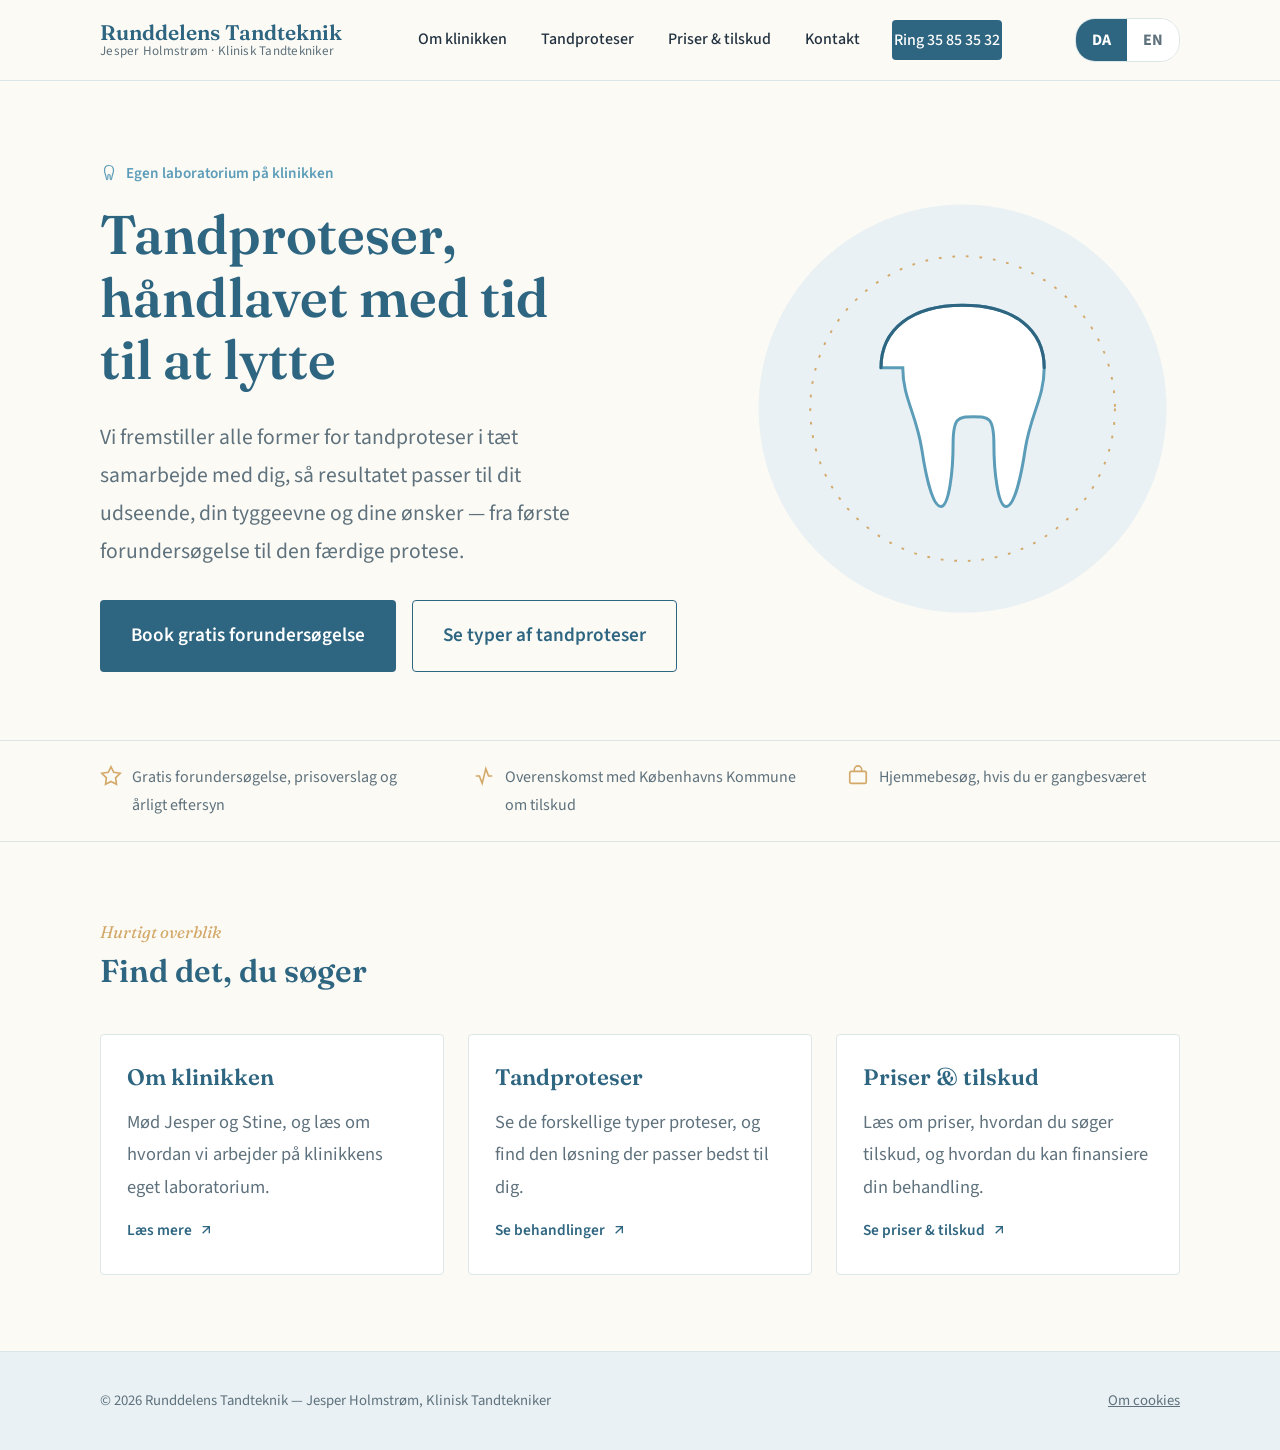
==== index.html @ b62cd8e8 "initial commit" ====
<!DOCTYPE html>
<html lang="da">
<head>
<meta charset="UTF-8">
<meta name="viewport" content="width=device-width, initial-scale=1.0">
<title data-i18n="meta.index.title"></title>
<meta name="description" content="" data-i18n-attr="content:meta.index.desc">
<link rel="preconnect" href="https://fonts.googleapis.com">
<link rel="preconnect" href="https://fonts.gstatic.com" crossorigin>
<link href="https://fonts.googleapis.com/css2?family=Fraunces:opsz,wght@9..144,400;9..144,500;9..144,600;9..144,700&family=Source+Sans+3:wght@400;500;600;700&display=swap" rel="stylesheet">
<link rel="stylesheet" href="styles.css">
</head>
<body>

<a class="skip-link" href="#main" data-i18n="a11y.skip"></a>

<header>
  <div class="nav-row">
    <a class="brand" href="index.html">
      <strong>Runddelens Tandteknik</strong>
      <span data-i18n="brand.tagline"></span>
    </a>
    <nav class="primary" id="primary-nav">
      <a href="om-klinikken.html" data-i18n="nav.om"></a>
      <a href="tandproteser.html" data-i18n="nav.tandproteser"></a>
      <a href="priser-og-tilskud.html" data-i18n="nav.priser"></a>
      <a href="kontakt.html" data-i18n="nav.kontakt"></a>
      <a class="call-btn" href="tel:35853532" data-i18n="nav.ring"></a>
    </nav>
    <div class="lang-switch" role="group" aria-label="Choose language / Vælg sprog">
      <button type="button" data-lang="da" class="lang-btn">DA</button>
      <button type="button" data-lang="en" class="lang-btn">EN</button>
    </div>
    <button class="menu-toggle" id="menu-toggle" aria-expanded="false" aria-controls="primary-nav" aria-label="Åbn menu">
      <span></span><span></span><span></span>
    </button>
  </div>
</header>

<main id="main">

  <div class="hero" id="top">
    <div class="wrap hero-grid">
      <div>
        <span class="eyebrow-tag">
          <svg viewBox="0 0 24 24" fill="none" stroke="currentColor" stroke-width="1.6"><path d="M12 2c-4 0-6 3-6 6.5C6 12 7.5 14 8 17c.3 2 1 4 1.5 4s1-3 1-5 .5-2 1.5-2 1.5 1 1.5 2 .5 5 1 5 1.2-2 1.5-4c.5-3 2-5 2-8.5C18 5 16 2 12 2z"/></svg>
          <span data-i18n="index.eyebrow"></span>
        </span>
        <h1 data-i18n="index.title"></h1>
        <p class="lede" data-i18n="index.lede"></p>
        <div class="hero-ctas">
          <a class="btn btn-primary" href="mailto:kontakt@jesperholmstrom.dk?subject=Gratis%20forunders%C3%B8gelse" data-i18n="index.cta1"></a>
          <a class="btn btn-ghost" href="tandproteser.html" data-i18n="index.cta2"></a>
        </div>
      </div>
      <div class="hero-art" aria-hidden="true">
        <svg viewBox="0 0 320 320" fill="none" xmlns="http://www.w3.org/2000/svg">
          <circle cx="160" cy="160" r="150" fill="var(--paper-deep)"/>
          <circle cx="160" cy="160" r="112" fill="none" stroke="var(--gold)" stroke-width="1.4" stroke-dasharray="2 8"/>
          <path d="M100 130c0-28 22-46 60-46s60 18 60 46c0 22-10 34-14 60-3 20-8 42-14 42s-9-26-9-46-4-20-15-20-15 0-15 20-3 46-9 46-11-22-14-42c-4-26-14-38-14-60z"
                fill="var(--card)" stroke="var(--pine)" stroke-width="2.2"/>
          <path d="M100 130c0-28 22-46 60-46s60 18 60 46" fill="none" stroke="var(--pine-deep)" stroke-width="2.2" stroke-linecap="round"/>
        </svg>
      </div>
    </div>
  </div>

  <div class="trust-strip">
    <div class="wrap">
      <ul>
        <li><svg viewBox="0 0 24 24" fill="none" stroke="currentColor" stroke-width="1.8"><path d="M12 2l3 6 7 1-5 5 1 7-6-3-6 3 1-7-5-5 7-1z"/></svg><span data-i18n="index.trust1"></span></li>
        <li><svg viewBox="0 0 24 24" fill="none" stroke="currentColor" stroke-width="1.8"><path d="M3 12h4l3 8 4-16 3 8h4"/></svg><span data-i18n="index.trust2"></span></li>
        <li><svg viewBox="0 0 24 24" fill="none" stroke="currentColor" stroke-width="1.8"><rect x="3" y="7" width="18" height="13" rx="1.5"/><path d="M8 7V5a4 4 0 0 1 8 0v2"/></svg><span data-i18n="index.trust3"></span></li>
      </ul>
    </div>
  </div>

  <section>
    <div class="wrap">
      <div class="section-head">
        <span class="section-kicker" data-i18n="index.overviewKicker"></span>
        <h2 data-i18n="index.overviewTitle"></h2>
      </div>
      <div class="info-grid">
        <div class="info-card">
          <h3 data-i18n="index.cardOmTitle"></h3>
          <p data-i18n="index.cardOmText"></p>
          <a class="card-link" href="om-klinikken.html">
            <span data-i18n="index.cardOmLink"></span>
            <svg viewBox="0 0 24 24" fill="none" stroke="currentColor" stroke-width="2"><path d="M7 17L17 7M7 7h10v10"/></svg>
          </a>
        </div>
        <div class="info-card">
          <h3 data-i18n="index.cardTandTitle"></h3>
          <p data-i18n="index.cardTandText"></p>
          <a class="card-link" href="tandproteser.html">
            <span data-i18n="index.cardTandLink"></span>
            <svg viewBox="0 0 24 24" fill="none" stroke="currentColor" stroke-width="2"><path d="M7 17L17 7M7 7h10v10"/></svg>
          </a>
        </div>
        <div class="info-card">
          <h3 data-i18n="index.cardPriserTitle"></h3>
          <p data-i18n="index.cardPriserText"></p>
          <a class="card-link" href="priser-og-tilskud.html">
            <span data-i18n="index.cardPriserLink"></span>
            <svg viewBox="0 0 24 24" fill="none" stroke="currentColor" stroke-width="2"><path d="M7 17L17 7M7 7h10v10"/></svg>
          </a>
        </div>
      </div>
    </div>
  </section>
</main>

<footer>
  <div class="wrap footer-row">
    <span data-i18n-html="footer.copyright"></span>
    <span><a href="#" id="cookie-link" data-i18n="footer.cookies"></a></span>
  </div>
</footer>

<script src="i18n.js"></script>
<script src="script.js"></script>

</body>
</html
---- styles.css ----
/* =======================================================
   Runddelens Tandteknik - fælles stylesheet
   ======================================================= */

:root{
  --paper:#FBFAF5;
  --paper-deep:#E9F1F4;
  --card:#FFFFFF;
  --ink:#233240;
  --ink-soft:#5E717C;
  --pine:#5B9CB8;
  --pine-deep:#2E6580;
  --gold:#D3A868;
  --line:#DCE6E9;
  --radius:4px;
}s
*{box-sizing:border-box;}
html{scroll-behavior:smooth;}
body{
  margin:0;
  background:var(--paper);
  color:var(--ink);
  font-family:"Source Sans 3", system-ui, sans-serif;
  font-size:21px;
  line-height:1.75;
  -webkit-font-smoothing:antialiased;
}
h1,h2,h3,h4{
  font-family:"Fraunces", Georgia, serif;
  color:var(--pine-deep);
  line-height:1.15;
  margin:0 0 .5em 0;
  font-weight:600;
}
a{color:var(--pine-deep);}
img{max-width:100%;display:block;}
.wrap{max-width:1080px;margin:0 auto;padding:0 28px;}
.narrow{max-width:640px;}

/* Skip link */
.skip-link{
  position:absolute;left:-999px;top:0;background:var(--pine-deep);color:#fff;
  padding:12px 20px;z-index:200;border-radius:0 0 var(--radius) 0;
}
.skip-link:focus{left:0;}

/* Header */
header{
  position:sticky;top:0;z-index:100;
  background:rgba(251,250,245,.94);
  backdrop-filter:blur(6px);
  border-bottom:1px solid var(--line);
}
.nav-row{
  display:flex;align-items:center;justify-content:space-between;
  padding:18px 28px;max-width:1080px;margin:0 auto;
  gap:20px;
}
.brand{
  display:flex;flex-direction:column;line-height:1.1;text-decoration:none;
}
.brand strong{
  font-family:"Fraunces",serif;font-size:1.32rem;color:var(--pine-deep);font-weight:600;
}
.brand span{font-size:.82rem;color:var(--ink-soft);letter-spacing:.02em;}
nav.primary{display:flex;align-items:center;gap:30px;}
nav.primary a{
  text-decoration:none;color:var(--ink);font-size:1rem;font-weight:500;
  padding:6px 2px;border-bottom:2px solid transparent;
}
nav.primary a:hover, nav.primary a:focus-visible{border-bottom-color:var(--gold);}
nav.primary a.active{border-bottom-color:var(--pine-deep);color:var(--pine-deep);}
.call-btn{
  background:var(--pine-deep);color:#fff 
  !important;padding:12px 22px;border-radius:var(--radius);font-weight:600;border-bottom:none !important;
  white-space:nowrap;
}
.call-btn:hover{background:var(--pine);}
.menu-toggle{display:none;background:none;border:1px solid var(--line);border-radius:var(--radius);
  width:44px;height:44px;cursor:pointer;}
.menu-toggle span{display:block;width:20px;height:2px;background:var(--ink);margin:4px auto;}

/* Hero (forsiden) */
.hero{padding:76px 0 68px;}
.hero-grid{display:grid;grid-template-columns:1.15fr .85fr;gap:56px;align-items:center;}
.eyebrow-tag{
  display:inline-flex;align-items:center;gap:8px;
  font-size:.95rem;color:var(--pine);margin-bottom:18px;font-weight:600;
}
.eyebrow-tag svg{width:18px;height:18px;flex:none;}
.hero h1{font-size:clamp(2.3rem,4.8vw,3.4rem);max-width:14ch;}
.hero p.lede{font-size:1.35rem;color:var(--ink-soft);max-width:46ch;margin-bottom:30px;}
.hero-ctas{display:flex;gap:16px;flex-wrap:wrap;}
  .btn{
  display:inline-block;padding:18px 30px;border-radius:var(--radius);
  text-decoration:none;font-weight:600;font-size:1.2rem;border:1px solid transparent;
}
.btn-primary{background:var(--pine-deep);color:#fff;}
.btn-primary:hover{background:var(--pine);}
.btn-ghost{border-color:var(--pine-deep);color:var(--pine-deep);}
.btn-ghost:hover{background:var(--paper-deep);}
.hero-art{position:relative;}
.hero-art svg{width:100%;height:auto;}

.trust-strip{
  border-top:1px solid var(--line);border-bottom:1px solid var(--line);
  padding:22px 0;
}
.trust-strip ul{
  list-style:none;margin:0;padding:0;display:flex;flex-wrap:wrap;gap:14px 40px;
  justify-content:space-between;
}
.trust-strip li{
  font-size:1rem;color:var(--ink-soft);display:flex;gap:10px;align-items:flex-start;flex:1 1 200px;
}
.trust-strip svg{width:22px;height:22px;flex:none;color:var(--gold);margin-top:2px;}

/* Section shell (bruges på alle sider) */
section{padding:76px 0;}
section.alt{background:var(--paper-deep);}
section.page-header{padding-bottom:0;}
.section-head{max-width:640px;margin-bottom:44px;}
.section-head p{color:var(--ink-soft);font-size:1.25rem;}
.section-kicker{
  font-family:"Fraunces",serif;font-style:italic;color:var(--gold);font-size:1.05rem;margin-bottom:6px;display:block;
}

/* Om klinikken */
.about-grid{display:grid;grid-template-columns:1fr 1fr;gap:56px;align-items:start;}
.about-grid p{margin:0 0 18px;color:var(--ink-soft);}
.about-grid p:last-child{margin-bottom:0;}
.team{display:flex;flex-direction:column;gap:22px;}
.team-card{
  background:var(--card);border:1px solid var(--line);border-radius:var(--radius);
  padding:20px 24px;display:flex;gap:18px;align-items:center;
}
.team-photo{
  width:88px;height:88px;border-radius:8px;flex:none;
  border:2px dashed var(--pine);background:var(--paper-deep);
  display:flex;flex-direction:column;align-items:center;justify-content:center;
  color:var(--pine-deep);gap:4px;overflow:hidden;
}
.team-photo img{width:100%;height:100%;object-fit:cover;display:block;}
.team-photo svg{width:26px;height:26px;}
.team-photo .photo-label{font-size:.66rem;font-weight:700;text-align:center;line-height:1.2;padding:0 4px;}
.team-card strong{display:block;font-size:1.06rem;color:var(--ink);}
.team-card span{color:var(--ink-soft);font-size:.94rem;}
.lkt-note{
  margin-top:22px;font-size:.95rem;color:var(--ink-soft);
  border-left:3px solid var(--gold);padding-left:16px;
}

/* Tandproteser (services) */
.service-grid{display:grid;grid-template-columns:repeat(3,1fr);gap:20px;}
.service-card{
  background:var(--card);border:2px solid var(--line);border-radius:10px;
  padding:0;overflow:hidden;box-shadow:0 2px 6px rgba(46,101,128,.06);
  transition:box-shadow .15s ease, border-color .15s ease, transform .15s ease;
}
.service-card:hover, .service-card:focus-within{
  border-color:var(--pine);box-shadow:0 6px 18px rgba(46,101,128,.14);transform:translateY(-2px);
}
.service-card summary{
  list-style:none;cursor:pointer;padding:24px;display:flex;gap:16px;align-items:center;
  -webkit-tap-highlight-color:transparent;
}
.service-card summary::-webkit-details-marker{display:none;}
.service-icon{
  width:40px;height:40px;flex:none;color:var(--pine-deep);
}
.service-title{font-family:"Fraunces",serif;font-weight:600;font-size:1.3rem;color:var(--ink);margin-bottom:5px;}
.service-sub{font-size:1.05rem;color:var(--ink-soft);display:block;margin-bottom:10px;}
.tap-hint{
  display:inline-flex;align-items:center;gap:6px;font-size:1rem;font-weight:700;
  color:var(--pine-deep);background:var(--paper-deep);border-radius:20px;padding:6px 14px 6px 12px;
}
.service-body{padding:0 24px 26px 84px;color:var(--ink-soft);font-size:1.15rem;}
.tap-hint svg{width:14px;height:14px;}
details[open] .tap-hint .hint-closed{display:none;}
details:not([open]) .tap-hint .hint-open{display:none;}
.service-plus{
  margin-left:auto;flex:none;width:44px;height:44px;border-radius:50%;
  background:var(--pine-deep);color:#fff;display:flex;align-items:center;justify-content:center;
  transition:transform .2s ease, background .2s ease;
}
.service-plus svg{width:22px;height:22px;}
.service-card:hover .service-plus, .service-card:focus-within .service-plus{background:var(--pine);}
details[open] .service-plus{transform:rotate(45deg);}
.service-body{padding:0 24px 26px 84px;color:var(--ink-soft);font-size:.98rem;}
.service-body p{margin:0 0 12px;}
.service-body p:last-child{margin-bottom:0;}
@media (max-width: 720px){
  .service-body{padding-left:24px;}
}

/* Priser og tilskud */
.info-grid{display:grid;grid-template-columns:repeat(3,1fr);gap:24px;}
.info-card{
  background:var(--card);border:1px solid var(--line);border-radius:var(--radius);padding:30px 26px;
  display:flex;flex-direction:column;
}
.info-card h3{font-size:1.4rem;margin-bottom:16px;}
.info-card p{color:var(--ink-soft);font-size:1.15rem;margin:0 0 14px;flex-grow:0;}
.info-card ul{margin:0 0 16px;padding-left:22px;color:var(--ink-soft);font-size:1.13rem;}
.info-card li{margin-bottom:6px;}
.info-card .card-link{margin-top:auto;font-weight:600;font-size:.96rem;text-decoration:none;
  display:inline-flex;align-items:center;gap:6px;}
.info-card .card-link svg{width:16px;height:16px;}

/* Kontakt */
.contact-grid{display:grid;grid-template-columns:.95fr 1.05fr;gap:56px;align-items:start;}
.contact-block{margin-bottom:30px;}
.contact-block h3{font-size:1.2rem;color:var(--ink);font-family:"Source Sans 3",sans-serif;font-weight:700;margin-bottom:10px;}
.contact-block a{font-size:1.4rem;text-decoration:none;font-weight:600;}
.contact-block a:hover{text-decoration:underline;}
.contact-block p{color:var(--ink-soft);margin:4px 0 0;}
.map-frame{
  border:1px solid var(--line);border-radius:var(--radius);overflow:hidden;
  height:360px;background:var(--paper-deep);
}
.map-frame iframe{width:100%;height:100%;border:0;}

/* Footer (alle sider) */
footer{
  border-top:1px solid var(--line);padding:36px 0;background:var(--paper-deep);
}
.footer-row{
  display:flex;justify-content:space-between;align-items:center;flex-wrap:wrap;gap:14px;
  font-size:.92rem;color:var(--ink-soft);
}
.footer-row a{color:var(--ink-soft);}

@media (max-width: 880px){
  .hero-grid, .about-grid, .contact-grid{grid-template-columns:1fr;}
  .hero-art{order:-1;max-width:280px;margin:0 auto;}
  .service-grid{grid-template-columns:repeat(2,1fr);}
  .info-grid{grid-template-columns:1fr;}
  .trust-strip ul{flex-direction:column;}
}
@media (max-width: 720px){
  nav.primary{
    position:fixed;inset:64px 0 0 0;background:var(--paper);
    flex-direction:column;align-items:flex-start;padding:24px 28px;gap:6px;
    transform:translateX(100%);transition:transform .25s ease;border-top:1px solid var(--line);
  }
  nav.primary.open{transform:translateX(0);}
nav.primary a{
  text-decoration:none;color:var(--ink);font-size:1.15rem;font-weight:500;
  padding:10px 4px;border-bottom:2px solid transparent;
}
.call-btn{
  background:var(--pine-deep);color:#fff !important;padding:15px 26px;
  border-radius:var(--radius);font-weight:600;border-bottom:none !important;
  white-space:nowrap;font-size:1.1rem;
}
  .menu-toggle{display:block;}
  .service-grid{grid-template-columns:1fr;}
  .service-body{padding-left:24px;}
  body{font-size:20px;}
}
@media (prefers-reduced-motion: reduce){
  html{scroll-behavior:auto;}
  *{transition:none !important;}
}
:focus-visible{outline:3px solid var(--gold);outline-offset:2px;}

/* Sprogskift DA / EN */
.lang-switch{
  display:flex;border:1px solid var(--line);border-radius:20px;overflow:hidden;flex:none;
}
.lang-btn{
  border:none;background:var(--card);color:var(--ink-soft);font-weight:700;font-size:1rem;
  padding:10px 16px;cursor:pointer;font-family:"Source Sans 3",sans-serif;
}
.lang-btn.active{background:var(--pine-deep);color:#fff;}
.lang-btn:not(.active):hover{background:var(--paper-deep);color:var(--ink);}
.lang-btn:focus-visible{outline:3px solid var(--gold);outline-offset:-3px;}

.map-frame #map{width:100%;height:100%;}
.map-frame .leaflet-control-attribution{font-size:.7rem;}
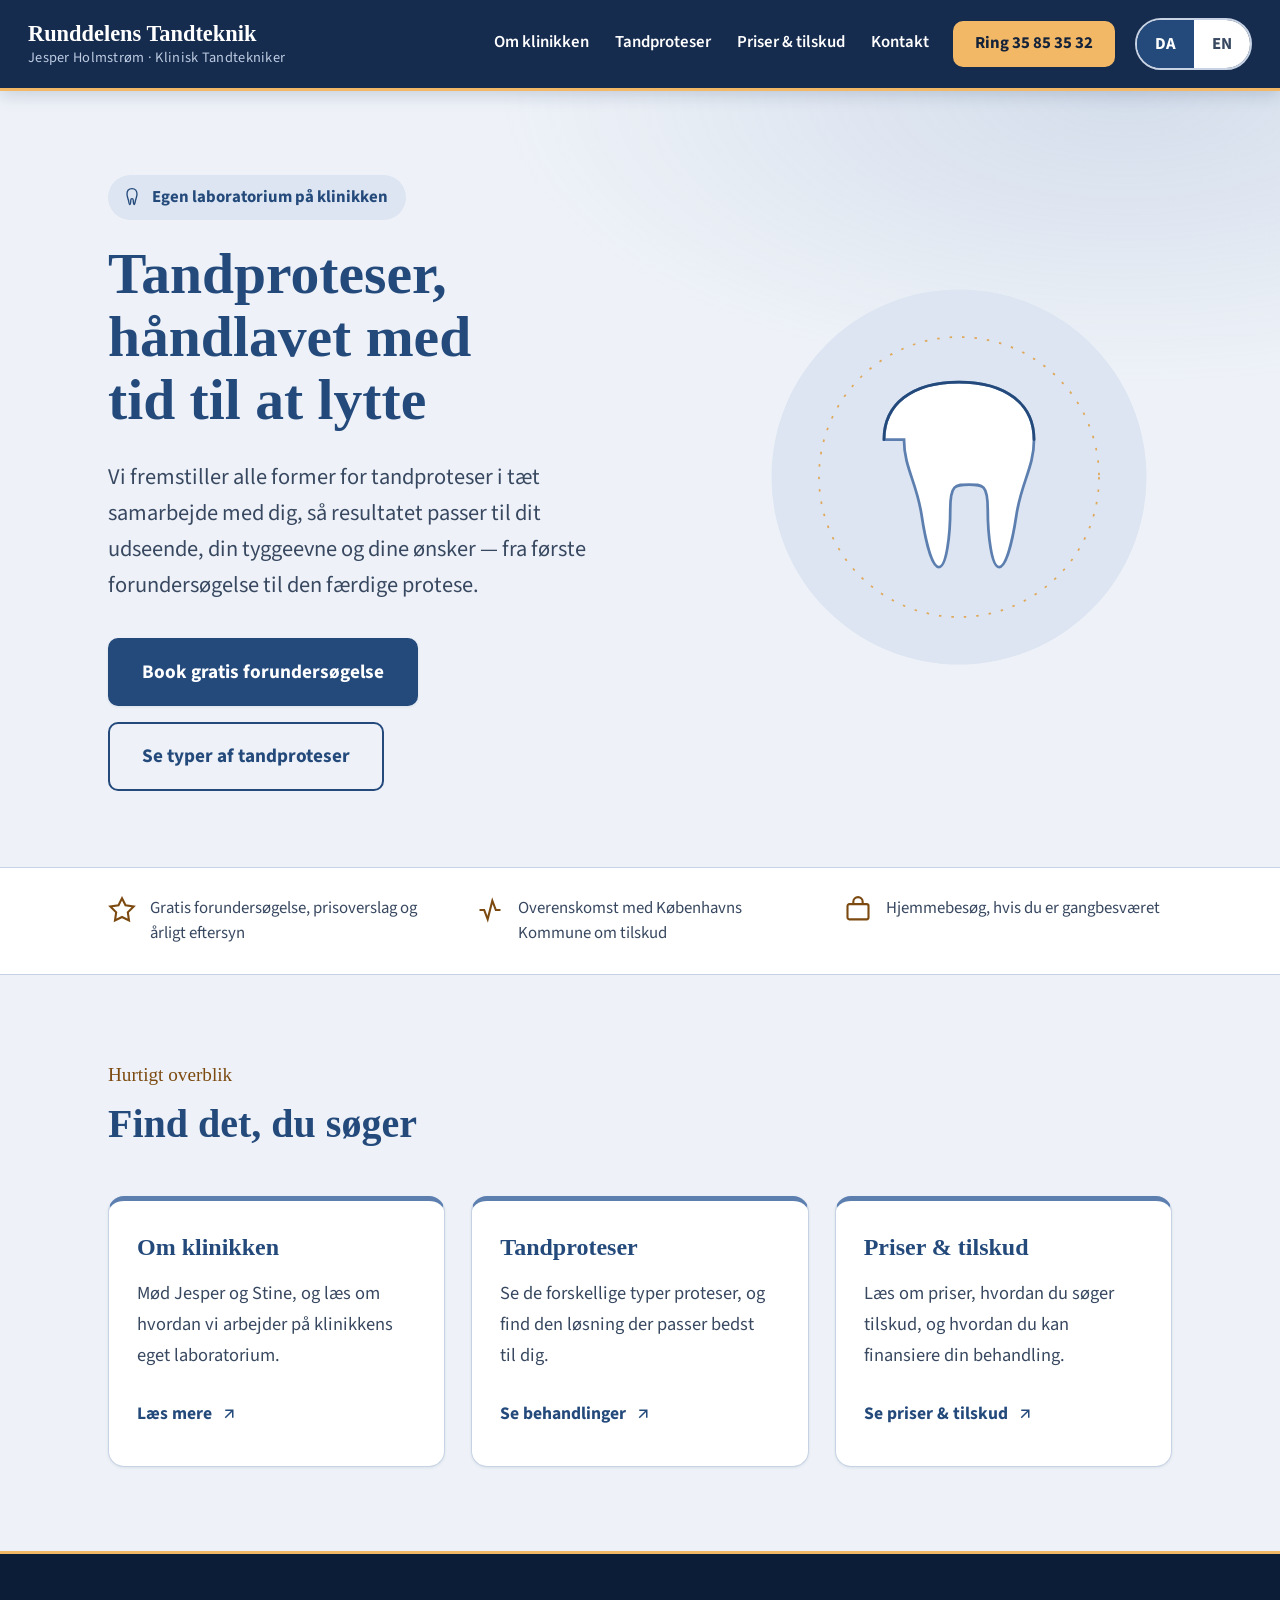
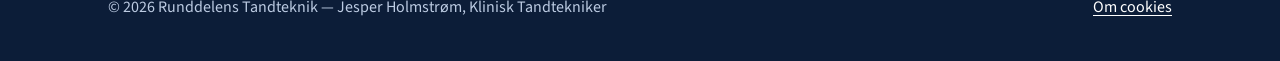
==== commit cc817b1b: "Styles changes" ====
--- a/index.html
+++ b/index.html
@@ -122,4 +122,4 @@
 <script src="script.js"></script>
 
 </body>
-</html
+</html>
--- a/styles.css
+++ b/styles.css
@@ -1,281 +1,400 @@
 /* =======================================================
    Runddelens Tandteknik - fælles stylesheet
+   Fokus: letlæselig tekst for ældre, høj kontrast,
+   store trykflader, ensartet linjeføring.
    ======================================================= */
 
+/* ---- SKRIFTTYPER: ret her (1 af 2) - hent skrifttyperne ---- */
+@import url("https://fonts.googleapis.com/css2?family=Fraunces:opsz,wght@9..144,400;9..144,500;9..144,600;9..144,700&family=Source+Sans+3:wght@400;500;600;700&display=swap");
+
 :root{
-  --paper:#FBFAF5;
-  --paper-deep:#E9F1F4;
-  --card:#FFFFFF;
-  --ink:#233240;
-  --ink-soft:#5E717C;
-  --pine:#5B9CB8;
-  --pine-deep:#2E6580;
-  --gold:#D3A868;
-  --line:#DCE6E9;
-  --radius:4px;
-}s
+  --font-body: "Atkinson Hyperlegible", "Source Sans 3", system-ui, sans-serif; /* brødtekst, menu, knapper */
+  --font-head: "Lora", Georgia, serif;    /* overskrifter, logo, kortenes titler */
+  --head-weight: 600;       /* Lora ser skarpest ud på 600 (SemiBold) */
+  --kicker-style: normal;   
+
+  /* ---- Farver ---- */
+  --paper:#EEF2F8; --paper-deep:#DCE5F1; --card:#FFFFFF;
+  --ink:#16202E; --ink-soft:#384860;
+  --pine:#5C7FB0; --pine-deep:#244A7C; --pine-darker:#183559;
+  --gold:#E0A85A; --gold-text:#7C4A10; --line:#C7D3E4;
+  --glow:rgba(92,127,176,.18); --shadow-rgb:24,53,89;
+
+  /* ---- Header ---- */
+  --header-bg:#162C4E;
+  --header-ink:#FFFFFF;
+  --header-sub:#BCCBE2;
+  --header-accent:#F2B866;
+  --header-btn-bg:#F2B866;
+  --header-btn-ink:#14223A;
+  --header-btn-hover:#F8CB88;
+
+  /* ---- Footer ---- */
+  --footer-bg:#0C1D38;
+  --footer-ink:#BCCBE2;
+  --footer-link:#FFFFFF;
+
+  /* ---- Form ---- */
+  --radius:10px;
+  --radius-lg:16px;
+  --shadow-sm:0 1px 3px rgba(var(--shadow-rgb),.09);
+  --shadow-md:0 10px 26px rgba(var(--shadow-rgb),.14);
+
+  /* ---- Layout ---- */
+  --header-h:88px;
+  --gutter:28px;
+  --section-y:84px;
+}
+
 *{box-sizing:border-box;}
-html{scroll-behavior:smooth;}
+html{scroll-behavior:smooth;scroll-padding-top:calc(var(--header-h) + 12px);}
 body{
   margin:0;
+  min-height:100vh;
+  display:flex;flex-direction:column;
   background:var(--paper);
   color:var(--ink);
-  font-family:"Source Sans 3", system-ui, sans-serif;
+  font-family:var(--font-body);
   font-size:21px;
-  line-height:1.75;
+  line-height:1.7;
   -webkit-font-smoothing:antialiased;
-}
+  text-rendering:optimizeLegibility;
+}
+body.menu-open{overflow:hidden;}
+main{flex:1 0 auto;}
+button{font-family:inherit;}
 h1,h2,h3,h4{
-  font-family:"Fraunces", Georgia, serif;
+  font-family:var(--font-head);
   color:var(--pine-deep);
-  line-height:1.15;
+  line-height:1.2;
   margin:0 0 .5em 0;
-  font-weight:600;
-}
-a{color:var(--pine-deep);}
+  font-weight:var(--head-weight);
+  text-wrap:balance;
+}
+h2{font-size:clamp(1.9rem,3.4vw,2.5rem);}
+p{text-wrap:pretty;margin-top:0;}
+a{color:var(--pine-deep);text-underline-offset:3px;}
+a:hover{color:var(--pine-darker);}
 img{max-width:100%;display:block;}
-.wrap{max-width:1080px;margin:0 auto;padding:0 28px;}
-.narrow{max-width:640px;}
+.wrap{max-width:1120px;margin:0 auto;padding:0 var(--gutter);}
+.narrow{max-width:680px;}
 
 /* Skip link */
 .skip-link{
   position:absolute;left:-999px;top:0;background:var(--pine-deep);color:#fff;
-  padding:12px 20px;z-index:200;border-radius:0 0 var(--radius) 0;
-}
-.skip-link:focus{left:0;}
-
-/* Header */
+  padding:14px 22px;z-index:200;border-radius:0 0 var(--radius) 0;
+}
+.skip-link:focus{left:0;color:#fff;}
+
+/* ---------- Header ---------- */
 header{
   position:sticky;top:0;z-index:100;
-  background:rgba(251,250,245,.94);
-  backdrop-filter:blur(6px);
-  border-bottom:1px solid var(--line);
+  background:var(--header-bg);
+  border-bottom:3px solid var(--header-accent);
+  box-shadow:0 4px 16px rgba(var(--shadow-rgb),.18);
 }
 .nav-row{
-  display:flex;align-items:center;justify-content:space-between;
-  padding:18px 28px;max-width:1080px;margin:0 auto;
+  display:flex;align-items:center;
+  min-height:var(--header-h);
+  padding:10px var(--gutter);max-width:1280px;margin:0 auto;
   gap:20px;
 }
 .brand{
   display:flex;flex-direction:column;line-height:1.1;text-decoration:none;
+  margin-right:auto;flex:none;
 }
 .brand strong{
-  font-family:"Fraunces",serif;font-size:1.32rem;color:var(--pine-deep);font-weight:600;
-}
-.brand span{font-size:.82rem;color:var(--ink-soft);letter-spacing:.02em;}
-nav.primary{display:flex;align-items:center;gap:30px;}
+  font-family:var(--font-head);font-size:1.4rem;color:var(--header-ink);font-weight:var(--head-weight);
+  white-space:nowrap;
+}
+.brand span{
+  font-size:.9rem;color:var(--header-sub);letter-spacing:.02em;margin-top:4px;
+  white-space:nowrap;
+}
+nav.primary{display:flex;align-items:center;gap:22px;flex:none;}
 nav.primary a{
-  text-decoration:none;color:var(--ink);font-size:1rem;font-weight:500;
-  padding:6px 2px;border-bottom:2px solid transparent;
-}
-nav.primary a:hover, nav.primary a:focus-visible{border-bottom-color:var(--gold);}
-nav.primary a.active{border-bottom-color:var(--pine-deep);color:var(--pine-deep);}
-.call-btn{
-  background:var(--pine-deep);color:#fff 
-  !important;padding:12px 22px;border-radius:var(--radius);font-weight:600;border-bottom:none !important;
-  white-space:nowrap;
-}
-.call-btn:hover{background:var(--pine);}
-.menu-toggle{display:none;background:none;border:1px solid var(--line);border-radius:var(--radius);
-  width:44px;height:44px;cursor:pointer;}
-.menu-toggle span{display:block;width:20px;height:2px;background:var(--ink);margin:4px auto;}
-
-/* Hero (forsiden) */
-.hero{padding:76px 0 68px;}
-.hero-grid{display:grid;grid-template-columns:1.15fr .85fr;gap:56px;align-items:center;}
+  text-decoration:none;color:var(--header-ink);font-size:1.05rem;font-weight:600;
+  padding:10px 2px;border-bottom:3px solid transparent;
+  white-space:nowrap;line-height:1.3;
+}
+nav.primary a:hover, nav.primary a:focus-visible{border-bottom-color:var(--header-accent);}
+nav.primary a.active{color:var(--header-ink);border-bottom-color:var(--header-accent);}
+nav.primary a.call-btn{
+  background:var(--header-btn-bg);color:var(--header-btn-ink);
+  padding:12px 22px;border-radius:var(--radius);font-weight:700;
+  border-bottom:none;box-shadow:var(--shadow-sm);
+}
+nav.primary a.call-btn:hover,
+nav.primary a.call-btn:focus-visible{background:var(--header-btn-hover);color:var(--header-btn-ink);border-bottom:none;}
+header a:focus-visible, header button:focus-visible{outline-color:var(--header-accent);}
+.menu-toggle{
+  display:none;background:var(--card);border:2px solid var(--line);border-radius:var(--radius);
+  width:52px;height:52px;cursor:pointer;flex:none;
+}
+.menu-toggle span{display:block;width:24px;height:3px;border-radius:2px;background:var(--ink);margin:5px auto;}
+
+/* ---------- Hero (forsiden) ---------- */
+.hero{
+  padding:84px 0 76px;
+  background:
+    radial-gradient(900px 420px at 88% 0%, var(--glow), transparent 70%),
+    var(--paper);
+}
+.hero-grid{display:grid;grid-template-columns:1.15fr .85fr;gap:60px;align-items:center;}
 .eyebrow-tag{
-  display:inline-flex;align-items:center;gap:8px;
-  font-size:.95rem;color:var(--pine);margin-bottom:18px;font-weight:600;
-}
-.eyebrow-tag svg{width:18px;height:18px;flex:none;}
-.hero h1{font-size:clamp(2.3rem,4.8vw,3.4rem);max-width:14ch;}
-.hero p.lede{font-size:1.35rem;color:var(--ink-soft);max-width:46ch;margin-bottom:30px;}
+  display:inline-flex;align-items:center;gap:10px;
+  font-size:1.05rem;color:var(--pine-deep);margin-bottom:22px;font-weight:700;
+  background:var(--paper-deep);padding:8px 18px 8px 14px;border-radius:999px;
+}
+.eyebrow-tag svg{width:20px;height:20px;flex:none;}
+.hero h1{font-size:clamp(2.4rem,5vw,3.6rem);max-width:15ch;line-height:1.1;}
+.hero p.lede{font-size:1.4rem;color:var(--ink-soft);max-width:44ch;margin-bottom:34px;line-height:1.6;}
 .hero-ctas{display:flex;gap:16px;flex-wrap:wrap;}
-  .btn{
-  display:inline-block;padding:18px 30px;border-radius:var(--radius);
-  text-decoration:none;font-weight:600;font-size:1.2rem;border:1px solid transparent;
-}
-.btn-primary{background:var(--pine-deep);color:#fff;}
-.btn-primary:hover{background:var(--pine);}
-.btn-ghost{border-color:var(--pine-deep);color:var(--pine-deep);}
+.btn{
+  display:inline-flex;align-items:center;justify-content:center;text-align:center;
+  min-height:60px;padding:16px 32px;border-radius:var(--radius);
+  text-decoration:none;font-weight:700;font-size:1.2rem;border:2px solid transparent;
+  transition:background .15s ease, border-color .15s ease, box-shadow .15s ease;
+}
+.btn-primary{background:var(--pine-deep);color:#fff;box-shadow:var(--shadow-sm);}
+.btn-primary:hover{background:var(--pine-darker);color:#fff;box-shadow:var(--shadow-md);}
+.btn-ghost{border-color:var(--pine-deep);color:var(--pine-deep);background:transparent;}
 .btn-ghost:hover{background:var(--paper-deep);}
-.hero-art{position:relative;}
+.hero-art{position:relative;max-width:400px;justify-self:center;width:100%;}
 .hero-art svg{width:100%;height:auto;}
 
 .trust-strip{
+  background:var(--card);
   border-top:1px solid var(--line);border-bottom:1px solid var(--line);
-  padding:22px 0;
+  padding:28px 0;
 }
 .trust-strip ul{
-  list-style:none;margin:0;padding:0;display:flex;flex-wrap:wrap;gap:14px 40px;
-  justify-content:space-between;
+  list-style:none;margin:0;padding:0;
+  display:grid;grid-template-columns:repeat(3,1fr);gap:20px 40px;
 }
 .trust-strip li{
-  font-size:1rem;color:var(--ink-soft);display:flex;gap:10px;align-items:flex-start;flex:1 1 200px;
-}
-.trust-strip svg{width:22px;height:22px;flex:none;color:var(--gold);margin-top:2px;}
-
-/* Section shell (bruges på alle sider) */
-section{padding:76px 0;}
+  font-size:1.05rem;color:var(--ink-soft);display:flex;gap:14px;align-items:flex-start;
+  line-height:1.5;
+}
+.trust-strip svg{width:28px;height:28px;flex:none;color:var(--gold-text);}
+
+/* ---------- Sektioner (alle sider) ---------- */
+section{padding:var(--section-y) 0;}
 section.alt{background:var(--paper-deep);}
 section.page-header{padding-bottom:0;}
-.section-head{max-width:640px;margin-bottom:44px;}
-.section-head p{color:var(--ink-soft);font-size:1.25rem;}
+.page-header + section{padding-top:0;}
+.section-head{max-width:680px;margin-bottom:48px;}
+.section-head > :last-child{margin-bottom:0;}
+.section-head p{color:var(--ink-soft);font-size:1.3rem;line-height:1.6;}
 .section-kicker{
-  font-family:"Fraunces",serif;font-style:italic;color:var(--gold);font-size:1.05rem;margin-bottom:6px;display:block;
-}
-
-/* Om klinikken */
-.about-grid{display:grid;grid-template-columns:1fr 1fr;gap:56px;align-items:start;}
-.about-grid p{margin:0 0 18px;color:var(--ink-soft);}
+  font-family:var(--font-head);font-style:var(--kicker-style);color:var(--gold-text);
+  font-size:1.2rem;margin-bottom:8px;display:block;
+}
+
+/* ---------- Om klinikken ---------- */
+.about-grid{display:grid;grid-template-columns:1fr 1fr;gap:60px;align-items:start;}
+.about-grid p{margin:0 0 20px;color:var(--ink-soft);max-width:60ch;}
 .about-grid p:last-child{margin-bottom:0;}
-.team{display:flex;flex-direction:column;gap:22px;}
+.team{display:flex;flex-direction:column;gap:20px;}
 .team-card{
-  background:var(--card);border:1px solid var(--line);border-radius:var(--radius);
-  padding:20px 24px;display:flex;gap:18px;align-items:center;
+  background:var(--card);border:1px solid var(--line);border-radius:var(--radius-lg);
+  padding:22px 26px;display:flex;gap:22px;align-items:center;
+  box-shadow:var(--shadow-sm);
 }
 .team-photo{
-  width:88px;height:88px;border-radius:8px;flex:none;
+  width:96px;height:96px;border-radius:14px;flex:none;
   border:2px dashed var(--pine);background:var(--paper-deep);
   display:flex;flex-direction:column;align-items:center;justify-content:center;
   color:var(--pine-deep);gap:4px;overflow:hidden;
 }
+.team-photo:has(img){border:none;}
 .team-photo img{width:100%;height:100%;object-fit:cover;display:block;}
-.team-photo svg{width:26px;height:26px;}
-.team-photo .photo-label{font-size:.66rem;font-weight:700;text-align:center;line-height:1.2;padding:0 4px;}
-.team-card strong{display:block;font-size:1.06rem;color:var(--ink);}
-.team-card span{color:var(--ink-soft);font-size:.94rem;}
+.team-photo svg{width:28px;height:28px;}
+.team-photo .photo-label{font-size:.75rem;font-weight:700;text-align:center;line-height:1.2;padding:0 4px;}
+.team-card strong{display:block;font-size:1.2rem;color:var(--ink);line-height:1.3;}
+.team-card span{color:var(--ink-soft);font-size:1.05rem;}
 .lkt-note{
-  margin-top:22px;font-size:.95rem;color:var(--ink-soft);
-  border-left:3px solid var(--gold);padding-left:16px;
-}
-
-/* Tandproteser (services) */
-.service-grid{display:grid;grid-template-columns:repeat(3,1fr);gap:20px;}
+  margin:24px 0 0;font-size:1.05rem;color:var(--ink-soft);
+  border-left:4px solid var(--gold);padding:4px 0 4px 18px;
+}
+
+/* ---------- Tandproteser ---------- */
+.service-grid{display:grid;grid-template-columns:repeat(3,1fr);gap:24px;align-items:stretch;}
 .service-card{
-  background:var(--card);border:2px solid var(--line);border-radius:10px;
-  padding:0;overflow:hidden;box-shadow:0 2px 6px rgba(46,101,128,.06);
-  transition:box-shadow .15s ease, border-color .15s ease, transform .15s ease;
+  background:var(--card);border:2px solid var(--line);border-radius:var(--radius-lg);
+  padding:0;overflow:hidden;box-shadow:var(--shadow-sm);
+  transition:box-shadow .15s ease, border-color .15s ease;
 }
 .service-card:hover, .service-card:focus-within{
-  border-color:var(--pine);box-shadow:0 6px 18px rgba(46,101,128,.14);transform:translateY(-2px);
-}
+  border-color:var(--pine);box-shadow:var(--shadow-md);
+}
+.service-card[open]{border-color:var(--pine-deep);}
 .service-card summary{
-  list-style:none;cursor:pointer;padding:24px;display:flex;gap:16px;align-items:center;
+  list-style:none;cursor:pointer;padding:24px 26px 26px;
+  display:grid;grid-template-columns:1fr auto;grid-template-areas:"icon plus" "text text";
+  gap:16px 12px;align-items:center;
   -webkit-tap-highlight-color:transparent;
 }
 .service-card summary::-webkit-details-marker{display:none;}
-.service-icon{
-  width:40px;height:40px;flex:none;color:var(--pine-deep);
-}
-.service-title{font-family:"Fraunces",serif;font-weight:600;font-size:1.3rem;color:var(--ink);margin-bottom:5px;}
-.service-sub{font-size:1.05rem;color:var(--ink-soft);display:block;margin-bottom:10px;}
+.service-icon{grid-area:icon;width:48px;height:48px;color:var(--pine-deep);}
+.service-plus{
+  grid-area:plus;width:48px;height:48px;border-radius:50%;
+  background:var(--pine-deep);color:#fff;display:flex;align-items:center;justify-content:center;
+  transition:transform .2s ease, background .2s ease;
+}
+.service-plus svg{width:24px;height:24px;}
+.service-card:hover .service-plus, .service-card:focus-within .service-plus{background:var(--pine-darker);}
+details[open] .service-plus{transform:rotate(45deg);}
+.service-text{grid-area:text;display:block;}
+.service-title{
+  display:block;font-family:var(--font-head);font-weight:var(--head-weight);
+  font-size:1.4rem;line-height:1.25;color:var(--ink);margin-bottom:8px;
+}
+.service-sub{font-size:1.1rem;color:var(--ink-soft);display:block;margin-bottom:16px;line-height:1.5;}
 .tap-hint{
-  display:inline-flex;align-items:center;gap:6px;font-size:1rem;font-weight:700;
-  color:var(--pine-deep);background:var(--paper-deep);border-radius:20px;padding:6px 14px 6px 12px;
-}
-.service-body{padding:0 24px 26px 84px;color:var(--ink-soft);font-size:1.15rem;}
-.tap-hint svg{width:14px;height:14px;}
+  display:inline-flex;align-items:center;gap:8px;font-size:1.05rem;font-weight:700;
+  color:var(--pine-deep);background:var(--paper-deep);border-radius:999px;padding:8px 16px;
+}
+.tap-hint svg{width:16px;height:16px;}
 details[open] .tap-hint .hint-closed{display:none;}
 details:not([open]) .tap-hint .hint-open{display:none;}
-.service-plus{
-  margin-left:auto;flex:none;width:44px;height:44px;border-radius:50%;
-  background:var(--pine-deep);color:#fff;display:flex;align-items:center;justify-content:center;
-  transition:transform .2s ease, background .2s ease;
-}
-.service-plus svg{width:22px;height:22px;}
-.service-card:hover .service-plus, .service-card:focus-within .service-plus{background:var(--pine);}
-details[open] .service-plus{transform:rotate(45deg);}
-.service-body{padding:0 24px 26px 84px;color:var(--ink-soft);font-size:.98rem;}
-.service-body p{margin:0 0 12px;}
+.service-body{
+  margin:0 26px;padding:20px 0 28px;
+  border-top:1px solid var(--line);
+  color:var(--ink-soft);font-size:1.15rem;line-height:1.7;
+}
+.service-body p{margin:0 0 14px;}
 .service-body p:last-child{margin-bottom:0;}
-@media (max-width: 720px){
-  .service-body{padding-left:24px;}
-}
-
-/* Priser og tilskud */
-.info-grid{display:grid;grid-template-columns:repeat(3,1fr);gap:24px;}
+
+/* ---------- Priser og tilskud ---------- */
+.info-grid{display:grid;grid-template-columns:repeat(3,1fr);gap:26px;align-items:stretch;}
 .info-card{
-  background:var(--card);border:1px solid var(--line);border-radius:var(--radius);padding:30px 26px;
-  display:flex;flex-direction:column;
-}
-.info-card h3{font-size:1.4rem;margin-bottom:16px;}
-.info-card p{color:var(--ink-soft);font-size:1.15rem;margin:0 0 14px;flex-grow:0;}
-.info-card ul{margin:0 0 16px;padding-left:22px;color:var(--ink-soft);font-size:1.13rem;}
-.info-card li{margin-bottom:6px;}
-.info-card .card-link{margin-top:auto;font-weight:600;font-size:.96rem;text-decoration:none;
-  display:inline-flex;align-items:center;gap:6px;}
-.info-card .card-link svg{width:16px;height:16px;}
-
-/* Kontakt */
-.contact-grid{display:grid;grid-template-columns:.95fr 1.05fr;gap:56px;align-items:start;}
-.contact-block{margin-bottom:30px;}
-.contact-block h3{font-size:1.2rem;color:var(--ink);font-family:"Source Sans 3",sans-serif;font-weight:700;margin-bottom:10px;}
-.contact-block a{font-size:1.4rem;text-decoration:none;font-weight:600;}
+  background:var(--card);border:1px solid var(--line);border-top:5px solid var(--pine);
+  border-radius:var(--radius-lg);padding:32px 28px;
+  display:flex;flex-direction:column;box-shadow:var(--shadow-sm);
+}
+.info-card h3{font-size:1.5rem;margin-bottom:16px;}
+.info-card p{color:var(--ink-soft);font-size:1.15rem;margin:0 0 14px;}
+.info-card ul{margin:0 0 18px;padding-left:24px;color:var(--ink-soft);font-size:1.15rem;}
+.info-card li{margin-bottom:8px;}
+.info-card .card-link{
+  margin-top:auto;padding-top:8px;font-weight:700;font-size:1.1rem;text-decoration:none;
+  display:inline-flex;align-items:center;gap:8px;min-height:48px;align-self:flex-start;
+}
+.info-card .card-link:hover{text-decoration:underline;}
+.info-card .card-link svg{width:18px;height:18px;flex:none;}
+
+/* ---------- Kontakt ---------- */
+.contact-grid{display:grid;grid-template-columns:.95fr 1.05fr;gap:60px;align-items:start;}
+.contact-block{margin-bottom:32px;}
+.contact-block:last-child{margin-bottom:0;}
+.contact-block h3{font-size:1.25rem;color:var(--ink);font-family:var(--font-body);font-weight:700;margin-bottom:8px;}
+.contact-block a{font-size:1.5rem;text-decoration:none;font-weight:700;overflow-wrap:anywhere;}
 .contact-block a:hover{text-decoration:underline;}
-.contact-block p{color:var(--ink-soft);margin:4px 0 0;}
+.contact-block p{color:var(--ink-soft);margin:0;}
 .map-frame{
-  border:1px solid var(--line);border-radius:var(--radius);overflow:hidden;
-  height:360px;background:var(--paper-deep);
+  border:1px solid var(--line);border-radius:var(--radius-lg);overflow:hidden;
+  height:400px;background:var(--paper-deep);box-shadow:var(--shadow-sm);
 }
 .map-frame iframe{width:100%;height:100%;border:0;}
-
-/* Footer (alle sider) */
+.map-frame #map{width:100%;height:100%;}
+.map-frame .leaflet-control-attribution{font-size:.75rem;}
+
+/* ---------- Footer ---------- */
 footer{
-  border-top:1px solid var(--line);padding:36px 0;background:var(--paper-deep);
+  background:var(--footer-bg);
+  border-top:3px solid var(--header-accent);
+  padding:40px 0;
 }
 .footer-row{
   display:flex;justify-content:space-between;align-items:center;flex-wrap:wrap;gap:14px;
-  font-size:.92rem;color:var(--ink-soft);
-}
-.footer-row a{color:var(--ink-soft);}
-
+  font-size:1rem;color:var(--footer-ink);
+}
+.footer-row a{color:var(--footer-link);text-decoration:underline;text-underline-offset:3px;}
+.footer-row a:hover{color:var(--footer-link);text-decoration-thickness:2px;}
+footer a:focus-visible{outline-color:var(--header-accent);}
+
+/* ---------- Sprogskift DA / EN ---------- */
+.lang-switch{
+  display:flex;border:2px solid var(--line);border-radius:999px;overflow:hidden;flex:none;
+}
+.lang-btn{
+  border:none;background:var(--card);color:var(--ink-soft);font-weight:700;font-size:1.05rem;
+  padding:12px 18px;min-height:48px;cursor:pointer;font-family:var(--font-body);
+}
+.lang-btn.active{background:var(--pine-deep);color:#fff;}
+.lang-btn:not(.active):hover{background:var(--paper-deep);color:var(--ink);}
+.lang-btn:focus-visible{outline:3px solid var(--gold);outline-offset:-3px;}
+
+/* ---------- Responsivt ---------- */
+@media (max-width: 1240px){
+  /* Lidt mere kompakt header, så alt kan stå på én linje */
+  .nav-row{gap:16px;}
+  nav.primary{gap:16px;}
+  nav.primary a{font-size:1rem;}
+  nav.primary a.call-btn{padding:12px 18px;}
+  .brand strong{font-size:1.25rem;}
+  .brand span{font-size:.85rem;}
+  .lang-btn{padding:10px 14px;}
+}
+@media (max-width: 1100px){
+  /* Hamburgermenu (lys baggrund, så teksten er mørk) */
+  :root{--header-h:76px;}
+  nav.primary{
+    position:fixed;inset:var(--header-h) 0 0 0;background:var(--paper);
+    flex-direction:column;align-items:stretch;padding:20px var(--gutter) 32px;gap:0;
+    transform:translateX(100%);transition:transform .25s ease;border-top:1px solid var(--line);
+    overflow-y:auto;visibility:hidden;
+  }
+  nav.primary.open{transform:translateX(0);visibility:visible;}
+  nav.primary a{
+    font-size:1.3rem;padding:18px 4px;min-height:60px;
+    color:var(--ink);border-bottom:1px solid var(--line);
+  }
+  nav.primary a:hover, nav.primary a:focus-visible{border-bottom-color:var(--pine);}
+  nav.primary a.active{color:var(--pine-deep);border-bottom-color:var(--pine-deep);}
+  nav.primary a:focus-visible{outline-color:var(--pine-deep);}
+  nav.primary a.call-btn{
+    font-size:1.25rem;padding:18px 26px;margin-top:20px;text-align:center;
+    background:var(--pine-deep);color:#fff;border-bottom:none;
+  }
+  nav.primary a.call-btn:hover,
+  nav.primary a.call-btn:focus-visible{background:var(--pine-darker);color:#fff;}
+  .menu-toggle{display:block;}
+  .brand strong{font-size:1.3rem;}
+}
+@media (max-width: 1000px){
+  .service-grid{grid-template-columns:repeat(2,1fr);}
+}
 @media (max-width: 880px){
+  :root{--section-y:64px;}
   .hero-grid, .about-grid, .contact-grid{grid-template-columns:1fr;}
-  .hero-art{order:-1;max-width:280px;margin:0 auto;}
-  .service-grid{grid-template-columns:repeat(2,1fr);}
+  .hero-grid{gap:36px;}
+  .hero{padding:48px 0 56px;}
+  .hero-art{order:-1;max-width:260px;}
   .info-grid{grid-template-columns:1fr;}
-  .trust-strip ul{flex-direction:column;}
+  .trust-strip ul{grid-template-columns:1fr;}
+  .contact-grid, .about-grid{gap:40px;}
 }
 @media (max-width: 720px){
-  nav.primary{
-    position:fixed;inset:64px 0 0 0;background:var(--paper);
-    flex-direction:column;align-items:flex-start;padding:24px 28px;gap:6px;
-    transform:translateX(100%);transition:transform .25s ease;border-top:1px solid var(--line);
-  }
-  nav.primary.open{transform:translateX(0);}
-nav.primary a{
-  text-decoration:none;color:var(--ink);font-size:1.15rem;font-weight:500;
-  padding:10px 4px;border-bottom:2px solid transparent;
-}
-.call-btn{
-  background:var(--pine-deep);color:#fff !important;padding:15px 26px;
-  border-radius:var(--radius);font-weight:600;border-bottom:none !important;
-  white-space:nowrap;font-size:1.1rem;
-}
-  .menu-toggle{display:block;}
+  :root{--gutter:18px;}
   .service-grid{grid-template-columns:1fr;}
-  .service-body{padding-left:24px;}
+  .btn{width:100%;}
+  .team-card{padding:18px;gap:16px;}
+  .info-card{padding:26px 22px;}
+  .map-frame{height:320px;}
+  .brand strong{font-size:1.2rem;}
+  .brand span{font-size:.8rem;}
   body{font-size:20px;}
+}
+@media (max-width: 480px){
+  /* Meget smalle telefoner: tillad at logo og undertitel må brække */
+  .brand strong, .brand span{white-space:normal;}
+  .brand{flex:1 1 auto;min-width:0;}
 }
 @media (prefers-reduced-motion: reduce){
   html{scroll-behavior:auto;}
   *{transition:none !important;}
 }
-:focus-visible{outline:3px solid var(--gold);outline-offset:2px;}
-
-/* Sprogskift DA / EN */
-.lang-switch{
-  display:flex;border:1px solid var(--line);border-radius:20px;overflow:hidden;flex:none;
-}
-.lang-btn{
-  border:none;background:var(--card);color:var(--ink-soft);font-weight:700;font-size:1rem;
-  padding:10px 16px;cursor:pointer;font-family:"Source Sans 3",sans-serif;
-}
-.lang-btn.active{background:var(--pine-deep);color:#fff;}
-.lang-btn:not(.active):hover{background:var(--paper-deep);color:var(--ink);}
-.lang-btn:focus-visible{outline:3px solid var(--gold);outline-offset:-3px;}
-
-.map-frame #map{width:100%;height:100%;}
-.map-frame .leaflet-control-attribution{font-size:.7rem;}
-
+:focus-visible{outline:3px solid var(--gold);outline-offset:3px;}
+a:focus-visible, button:focus-visible{outline-color:var(--pine-deep);}
